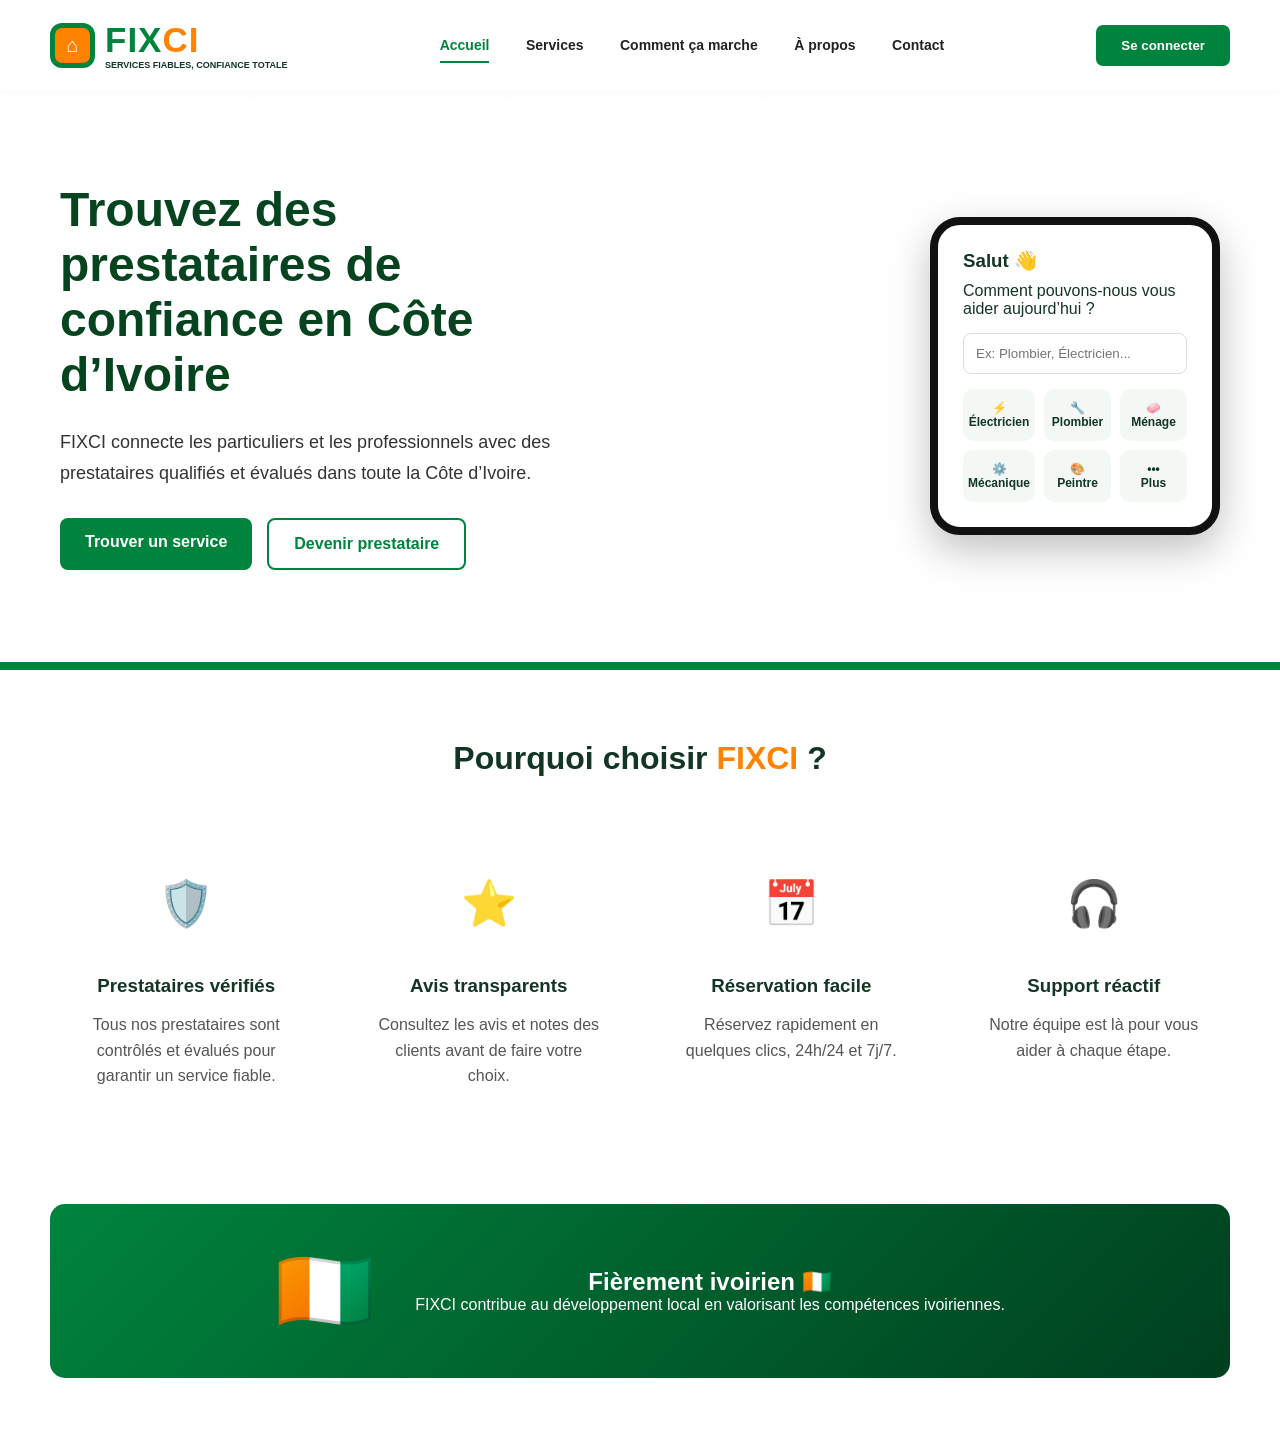
==== index.html @ beb3dd64 "Add files via upload" ====
<!DOCTYPE html>
<html lang="en">
<head>
  <meta charset="UTF-8">
  <meta name="viewport" content="width=device-width, initial-scale=1.0">
  <title>FIXCI - Home</title>
  <link rel="stylesheet" href="style.css">
</head>
<body>

<header class="navbar">
  <div class="logo">
    <div class="logo-icon">⌂</div>
    <div>
      <h1>FIX<span>CI</span></h1>
      <p>Services fiables, confiance totale</p>
    </div>
  </div>

  <nav>
    <a href="index.html" class="active">Accueil</a>
    <a href="services.html">Services</a>
    <a href="#">Comment ça marche</a>
    <a href="#">À propos</a>
    <a href="#">Contact</a>
  </nav>

  <button class="login-btn">Se connecter</button>
</header>

<section class="hero">
  <div class="hero-text">
    <h2>Trouvez des prestataires de confiance en Côte d’Ivoire</h2>
    <p>
      FIXCI connecte les particuliers et les professionnels avec des prestataires qualifiés
      et évalués dans toute la Côte d’Ivoire.
    </p>

    <div class="hero-buttons">
      <a href="services.html" class="btn-primary">Trouver un service</a>
      <a href="#" class="btn-secondary">Devenir prestataire</a>
    </div>
  </div>

  <div class="phone-card">
    <h3>Salut 👋</h3>
    <p>Comment pouvons-nous vous aider aujourd’hui ?</p>
    <input type="text" placeholder="Ex: Plombier, Électricien...">

    <div class="app-grid">
      <div>⚡<br>Électricien</div>
      <div>🔧<br>Plombier</div>
      <div>🧼<br>Ménage</div>
      <div>⚙️<br>Mécanique</div>
      <div>🎨<br>Peintre</div>
      <div>•••<br>Plus</div>
    </div>
  </div>
</section>

<section class="why">
  <h2>Pourquoi choisir <span>FIXCI</span> ?</h2>

  <div class="features">
    <div>
      <div class="icon">🛡️</div>
      <h3>Prestataires vérifiés</h3>
      <p>Tous nos prestataires sont contrôlés et évalués pour garantir un service fiable.</p>
    </div>

    <div>
      <div class="icon">⭐</div>
      <h3>Avis transparents</h3>
      <p>Consultez les avis et notes des clients avant de faire votre choix.</p>
    </div>

    <div>
      <div class="icon">📅</div>
      <h3>Réservation facile</h3>
      <p>Réservez rapidement en quelques clics, 24h/24 et 7j/7.</p>
    </div>

    <div>
      <div class="icon">🎧</div>
      <h3>Support réactif</h3>
      <p>Notre équipe est là pour vous aider à chaque étape.</p>
    </div>
  </div>
</section>

<section class="ivory-card">
  <div class="flag">🇨🇮</div>
  <div>
    <h2>Fièrement ivoirien 🇨🇮</h2>
    <p>FIXCI contribue au développement local en valorisant les compétences ivoiriennes.</p>
  </div>
</section>

</body>
</html>
---- style.css ----
* {
  margin: 0;
  padding: 0;
  box-sizing: border-box;
}

body {
  font-family: Arial, sans-serif;
  color: #123524;
  background: #ffffff;
}

.navbar {
  height: 90px;
  padding: 0 50px;
  display: flex;
  align-items: center;
  justify-content: space-between;
  background: white;
  box-shadow: 0 2px 15px rgba(0,0,0,0.08);
}

.logo {
  display: flex;
  align-items: center;
  gap: 10px;
}

.logo-icon {
  width: 45px;
  height: 45px;
  background: #ff8200;
  color: white;
  border: 5px solid #00843d;
  border-radius: 12px;
  display: flex;
  align-items: center;
  justify-content: center;
  font-size: 20px;
  font-weight: bold;
}

.logo h1,
.footer-logo h2 {
  font-size: 35px;
  color: #00843d;
  letter-spacing: 1px;
}

.logo span,
.footer-logo span {
  color: #ff8200;
}

.logo p {
  font-size: 9px;
  font-weight: bold;
  text-transform: uppercase;
}

nav a {
  text-decoration: none;
  color: #222;
  margin: 0 16px;
  font-weight: bold;
  font-size: 14px;
}

nav a.active {
  color: #00843d;
  border-bottom: 2px solid #00843d;
  padding-bottom: 8px;
}

.login-btn,
.provider-box button {
  background: #00843d;
  color: white;
  border: none;
  padding: 13px 25px;
  border-radius: 7px;
  font-weight: bold;
  cursor: pointer;
}

.hero {
  min-height: 580px;
  padding: 80px 60px;
  display: flex;
  align-items: center;
  justify-content: space-between;
  background:
    linear-gradient(rgba(255,255,255,0.65), rgba(255,255,255,0.8)),
    url("https://images.unsplash.com/photo-1518005020951-eccb494ad742?auto=format&fit=crop&w=1400&q=80");
  background-size: cover;
  background-position: center;
  border-bottom: 8px solid #00843d;
}

.hero-text {
  max-width: 560px;
}

.hero-text h2 {
  font-size: 48px;
  line-height: 1.15;
  color: #064420;
  margin-bottom: 25px;
}

.hero-text p {
  font-size: 18px;
  line-height: 1.7;
  color: #333;
  margin-bottom: 30px;
}

.hero-buttons {
  display: flex;
  gap: 15px;
}

.btn-primary,
.btn-secondary {
  padding: 15px 25px;
  border-radius: 8px;
  text-decoration: none;
  font-weight: bold;
}

.btn-primary {
  background: #00843d;
  color: white;
}

.btn-secondary {
  border: 2px solid #00843d;
  color: #00843d;
  background: white;
}

.phone-card {
  width: 290px;
  background: white;
  padding: 25px;
  border-radius: 30px;
  box-shadow: 0 15px 40px rgba(0,0,0,0.25);
  border: 8px solid #111;
}

.phone-card h3 {
  margin-bottom: 10px;
}

.phone-card input {
  width: 100%;
  padding: 12px;
  margin: 15px 0;
  border: 1px solid #ddd;
  border-radius: 8px;
}

.app-grid {
  display: grid;
  grid-template-columns: repeat(3, 1fr);
  gap: 9px;
}

.app-grid div {
  background: #f4f8f5;
  text-align: center;
  padding: 12px 5px;
  border-radius: 10px;
  font-size: 12px;
  font-weight: bold;
}

.why {
  padding: 70px 50px;
  text-align: center;
}

.why h2 {
  font-size: 32px;
  margin-bottom: 50px;
}

.why span {
  color: #ff8200;
}

.features {
  display: grid;
  grid-template-columns: repeat(4, 1fr);
  gap: 30px;
}

.features div {
  padding: 25px;
}

.icon {
  font-size: 45px;
  margin-bottom: 20px;
}

.features h3 {
  margin-bottom: 15px;
}

.features p {
  color: #555;
  line-height: 1.6;
}

.ivory-card {
  margin: 20px 50px 60px;
  background: linear-gradient(135deg, #00843d, #003f1f);
  color: white;
  padding: 40px;
  border-radius: 15px;
  display: flex;
  align-items: center;
  gap: 40px;
  justify-content: center;
  text-align: center;
}

.flag {
  font-size: 80px;
}

.services-hero {
  background: linear-gradient(135deg, #004d25, #007a3d);
  color: white;
  text-align: center;
  padding: 80px 20px;
  border-bottom: 8px solid #ff8200;
}

.services-hero h2 {
  font-size: 50px;
  margin-bottom: 15px;
}

.services-grid {
  padding: 60px;
  display: grid;
  grid-template-columns: repeat(4, 1fr);
  gap: 25px;
}

.service-card {
  background: white;
  border-radius: 15px;
  overflow: hidden;
  box-shadow: 0 5px 18px rgba(0,0,0,0.12);
  position: relative;
  transition: 0.3s;
}

.service-card:hover {
  transform: translateY(-5px);
}

.image-placeholder {
  height: 170px;
  background-size: cover;
  background-position: center;
}

.electrician {
  background-image: url("https://images.unsplash.com/photo-1621905252507-b35492cc74b4?auto=format&fit=crop&w=600&q=80");
}

.plumber {
  background-image: url("https://images.unsplash.com/photo-1585704032915-c3400ca199e7?auto=format&fit=crop&w=600&q=80");
}

.cleaning {
  background-image: url("https://images.unsplash.com/photo-1581578731548-c64695cc6952?auto=format&fit=crop&w=600&q=80");
}

.mechanic {
  background-image: url("https://images.unsplash.com/photo-1625047509248-ec889cbff17f?auto=format&fit=crop&w=600&q=80");
}

.painter {
  background-image: url("https://images.unsplash.com/photo-1562259949-e8e7689d7828?auto=format&fit=crop&w=600&q=80");
}

.carpenter {
  background-image: url("https://images.unsplash.com/photo-1601058268499-e52658b8bb88?auto=format&fit=crop&w=600&q=80");
}

.welder {
  background-image: url("https://images.unsplash.com/photo-1504917595217-d4dc5ebe6122?auto=format&fit=crop&w=600&q=80");
}

.service-icon {
  background: #ff8200;
  color: white;
  width: 48px;
  height: 48px;
  border-radius: 50%;
  display: flex;
  align-items: center;
  justify-content: center;
  position: absolute;
  top: 145px;
  left: 20px;
  font-size: 22px;
}

.service-card h3 {
  margin: 35px 20px 10px;
  font-size: 20px;
}

.service-card p {
  margin: 0 20px 20px;
  color: #555;
  line-height: 1.5;
}

.service-card a {
  display: block;
  margin: 0 20px 25px;
  color: #00843d;
  font-weight: bold;
  text-decoration: none;
}

.more-card {
  padding: 50px 25px;
  text-align: center;
}

.more-icon {
  font-size: 65px;
  color: #00843d;
  margin-bottom: 30px;
}

.provider-box {
  margin: 0 60px 50px;
  border: 2px solid #00843d;
  border-radius: 12px;
  padding: 25px 35px;
  display: flex;
  justify-content: space-between;
  align-items: center;
}

footer {
  background: linear-gradient(135deg, #003f1f, #007a3d);
  color: white;
  padding: 45px 60px;
  display: grid;
  grid-template-columns: 2fr 1fr 1fr 1fr;
  gap: 30px;
}

footer h3 {
  margin-bottom: 15px;
}

footer p {
  line-height: 1.8;
  font-size: 14px;
}

@media (max-width: 900px) {
  .navbar {
    flex-direction: column;
    height: auto;
    padding: 20px;
    gap: 15px;
  }

  nav {
    text-align: center;
  }

  nav a {
    display: inline-block;
    margin: 8px;
  }

  .hero {
    flex-direction: column;
    gap: 40px;
    padding: 50px 25px;
  }

  .hero-text h2 {
    font-size: 35px;
  }

  .features,
  .services-grid,
  footer {
    grid-template-columns: 1fr;
  }

  .provider-box {
    flex-direction: column;
    gap: 20px;
    text-align: center;
  }
}
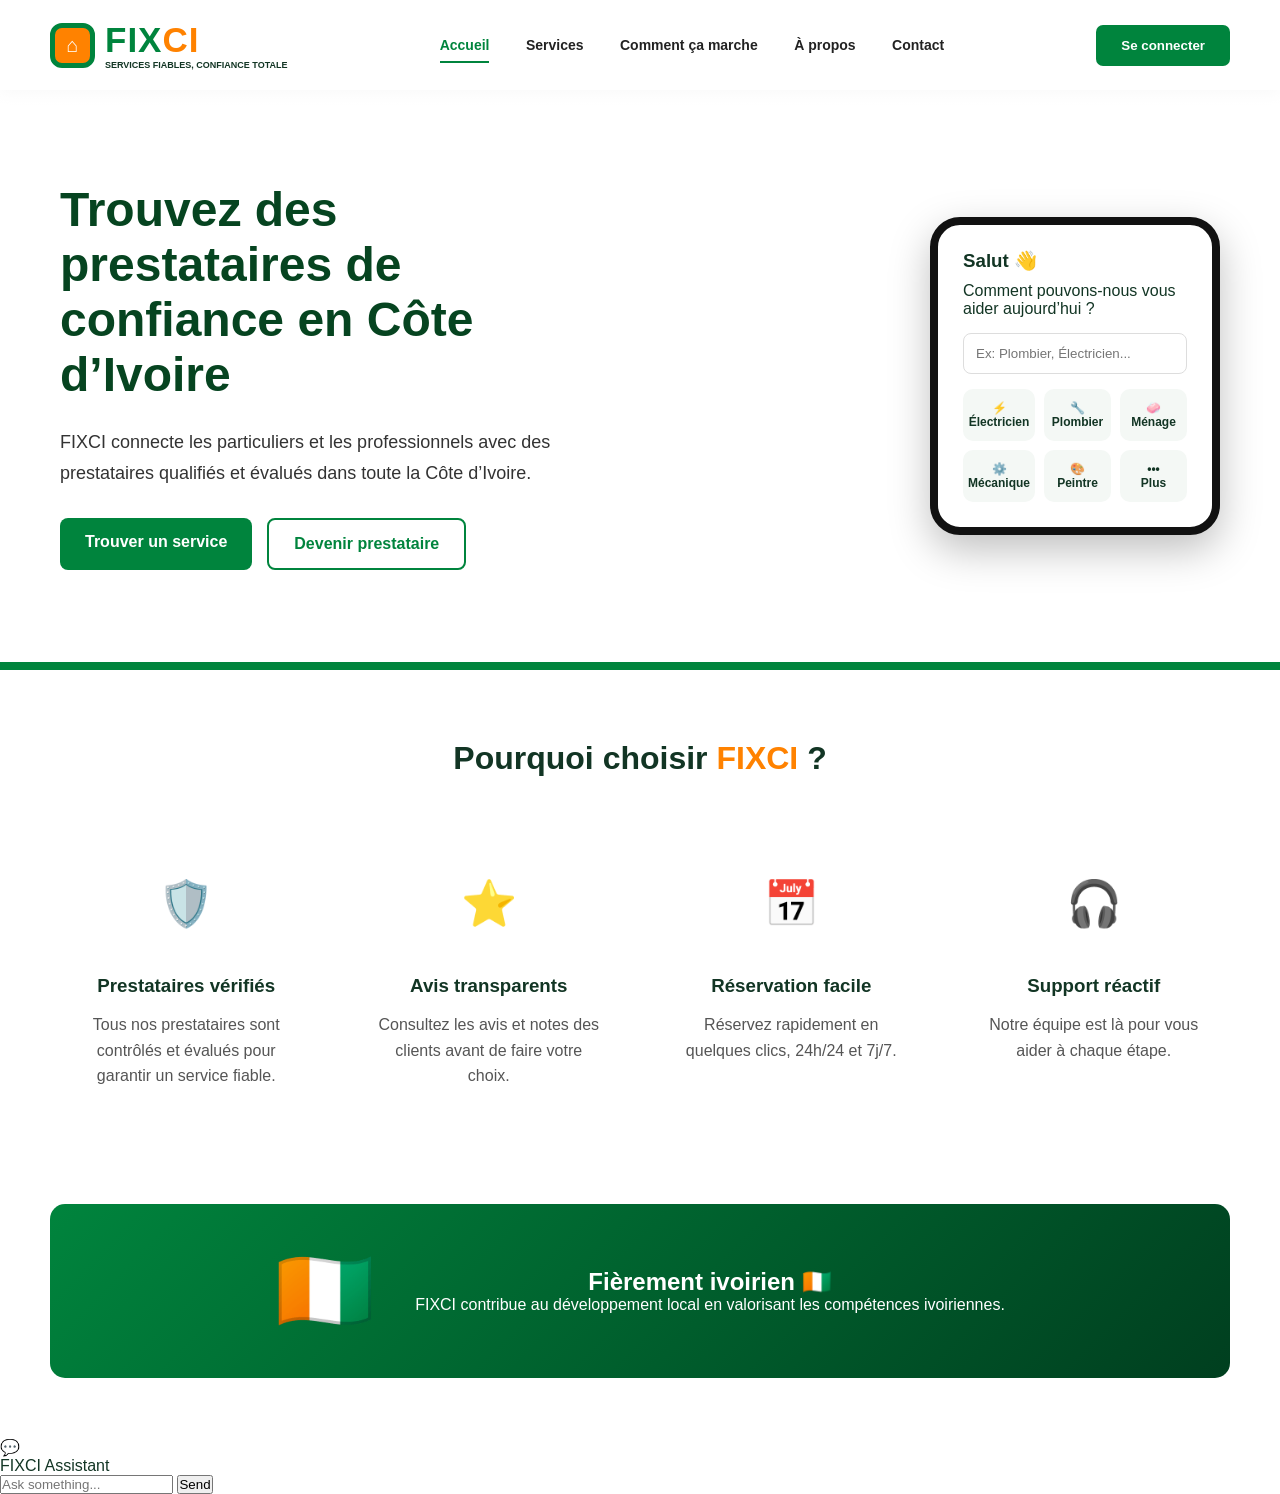
==== commit 6a1d0d51: "Update index.html" ====
--- a/index.html
+++ b/index.html
@@ -94,7 +94,25 @@
     <h2>Fièrement ivoirien 🇨🇮</h2>
     <p>FIXCI contribue au développement local en valorisant les compétences ivoiriennes.</p>
   </div>
-</section>
+</section> 
+
+  <!-- Chat Button -->
+<div id="chat-btn">💬</div>
+
+<!-- Chat Box -->
+<div id="chat-box">
+  <div class="chat-header">FIXCI Assistant</div>
+
+  <div id="chat-messages"></div>
+
+  <div class="chat-input-box">
+    <input id="chat-input" type="text" placeholder="Ask something...">
+    <button onclick="sendMessage()">Send</button>
+  </div>
+</div>
+
+<!-- Connect JS -->
+<script src="chatbot.js"></script>
 
 </body>
-</html>+</html>
